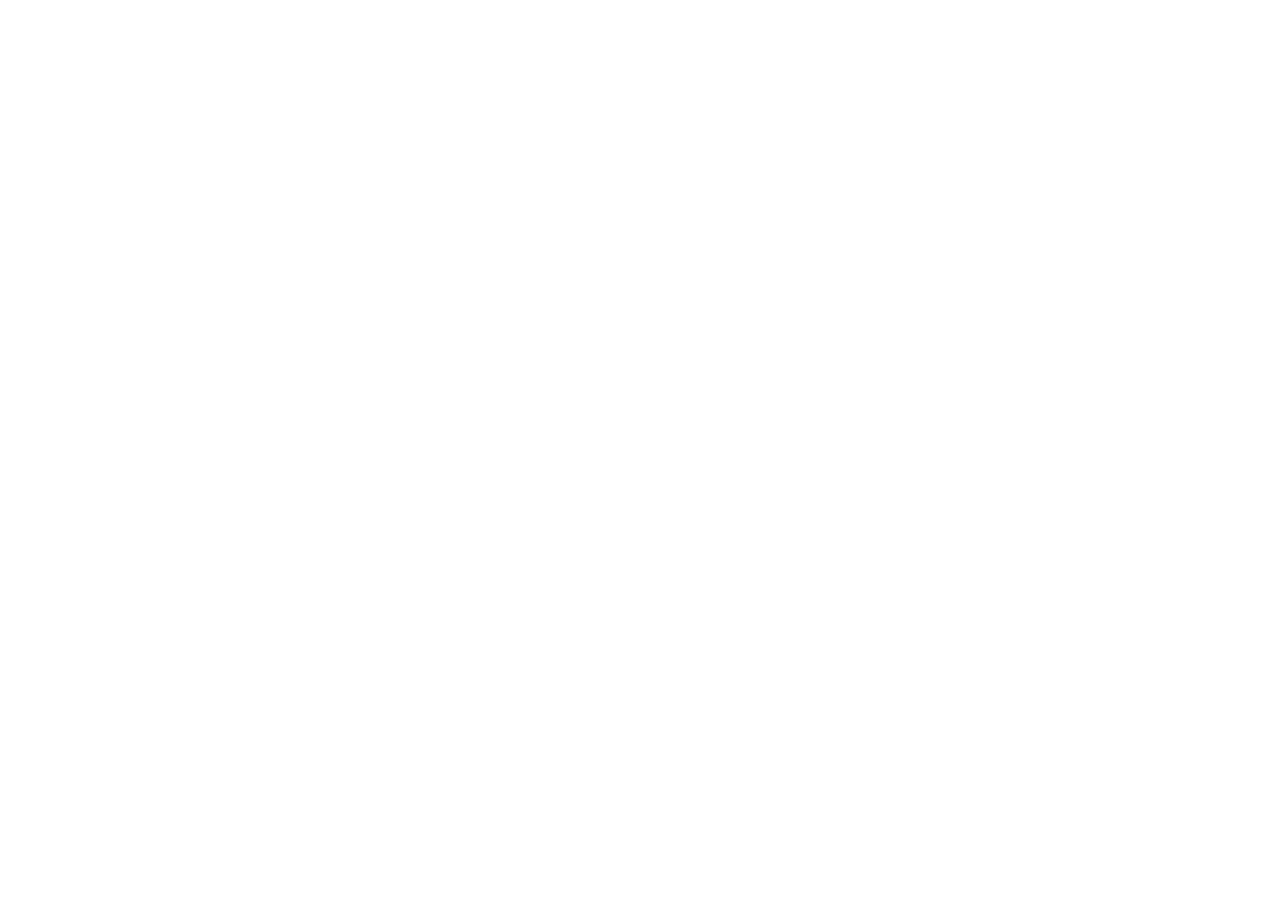
==== index.html @ 633581ed "set up html css" ====
<!DOCTYPE html>
<html lang="en">
  <head>
    <meta charset="UTF-8" />
    <meta http-equiv="X-UA-Compatible" content="IE=edge" />
    <meta name="viewport" content="width=device-width, initial-scale=1.0" />
    <link rel="stylesheet" href="styles.css" />
    <title>Document</title>
  </head>
  <body></body>
</html>
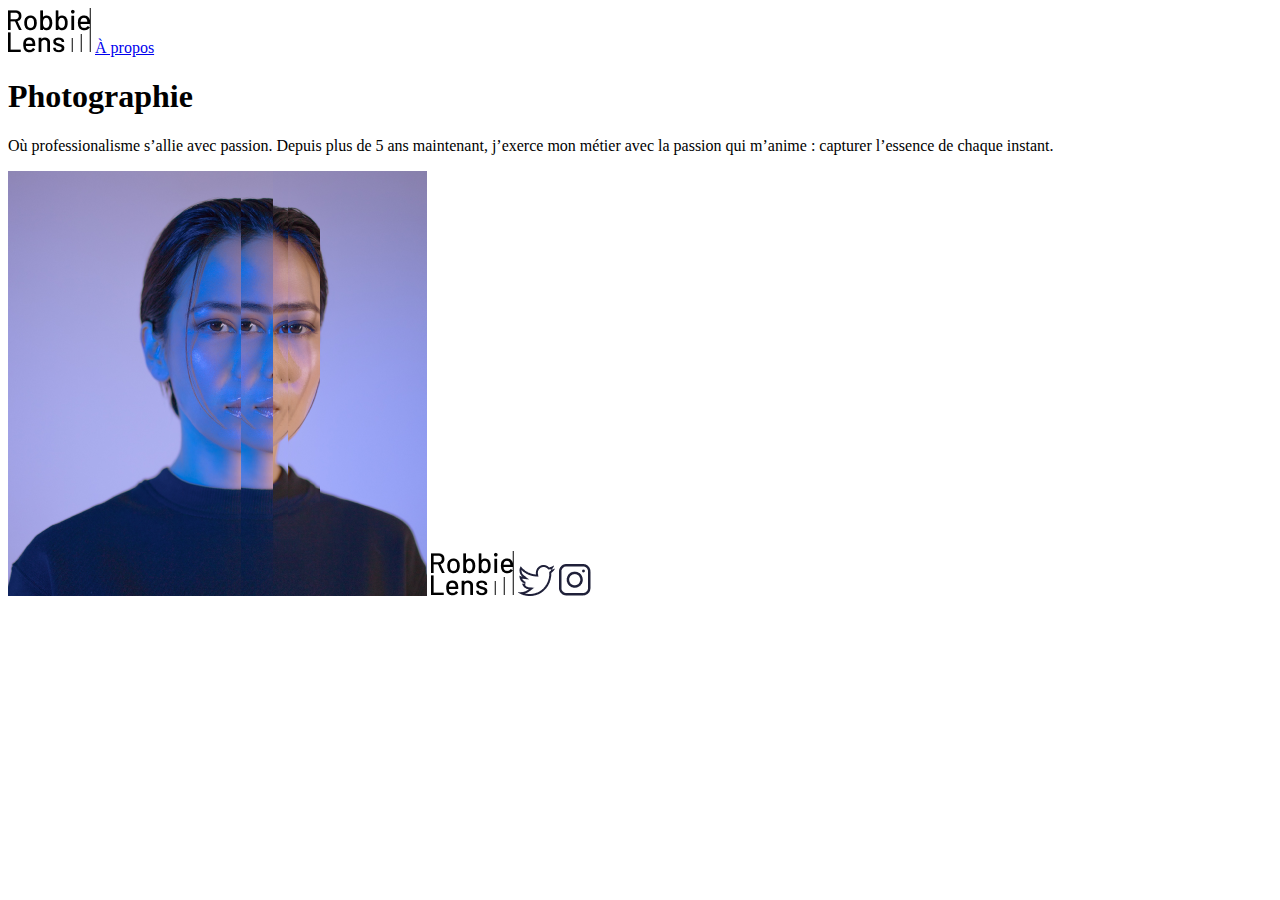
==== commit 7bfcc171: "setting up accueil et à propos" ====
--- a/index.html
+++ b/index.html
@@ -5,7 +5,27 @@
     <meta http-equiv="X-UA-Compatible" content="IE=edge" />
     <meta name="viewport" content="width=device-width, initial-scale=1.0" />
     <link rel="stylesheet" href="styles.css" />
-    <title>Document</title>
+    <title>Accueil - Robbie Lens Photographie</title>
   </head>
-  <body></body>
+  <body>
+    <img src="images/logo.png" alt="Logo Robbie Lens" />
+    <a href="a-propos.html">À propos</a>
+    <h1>Photographie</h1>
+    <p>
+      Où professionalisme s’allie avec passion. Depuis plus de 5 ans maintenant,
+      j’exerce mon métier avec la passion qui m’anime : capturer l’essence de
+      chaque instant.
+    </p>
+    <img
+      src="images/robbie-lens.png"
+      alt="Portrait avec effet de la photographe Robbie Lens"
+    />
+    <img src="images/logo.png" alt="Logo Robbie Lens" />
+    <a target="_blank" href="https://twitter.com/"
+      ><img src="images/twitter.png" alt="Twitter"
+    /></a>
+    <a target="_blank" href="https://www.instagram.com/"
+      ><img src="images/instagram.png" alt="Instagram"
+    /></a>
+  </body>
 </html>
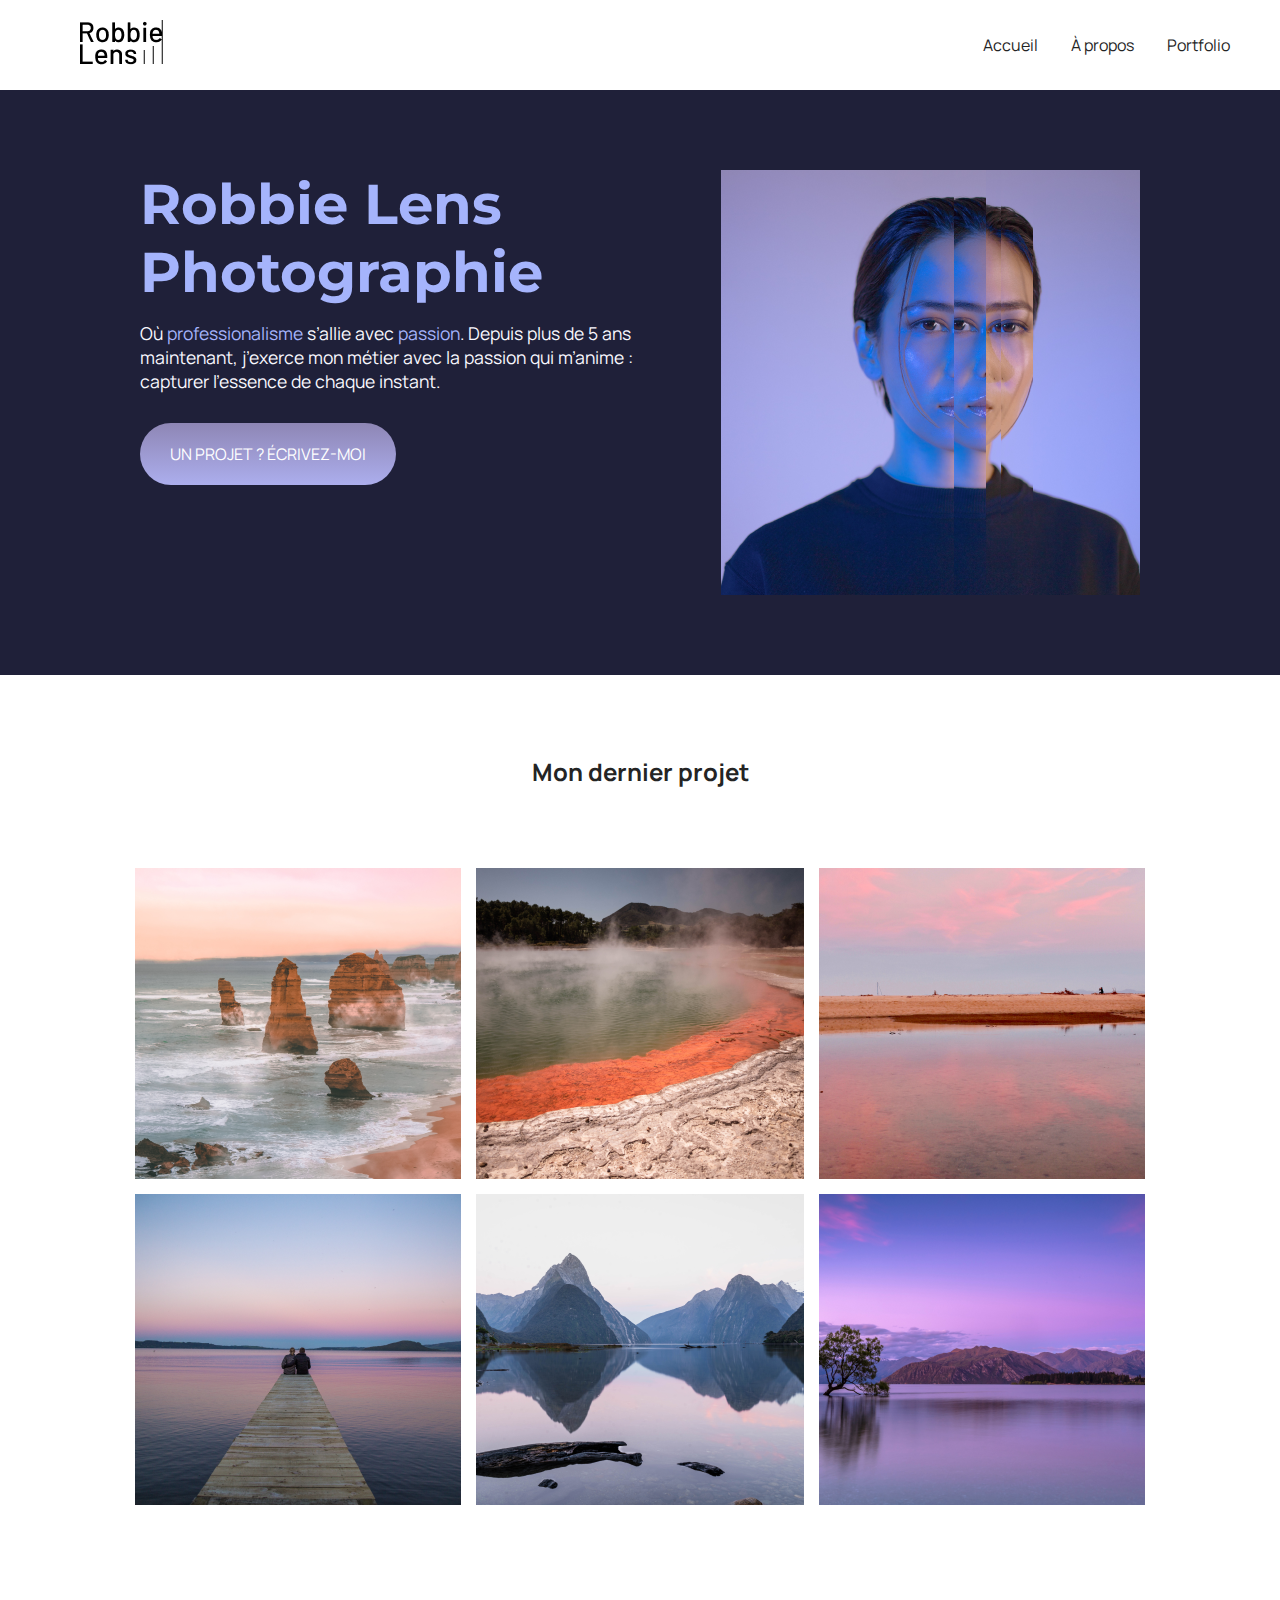
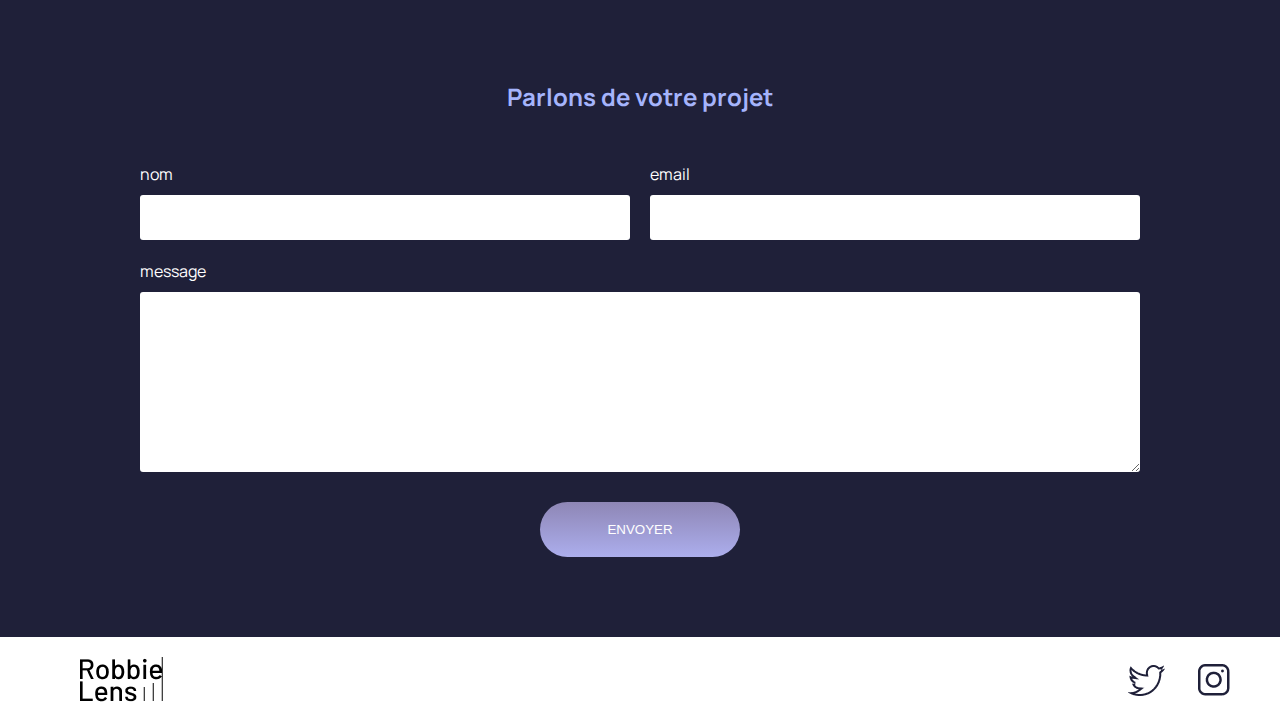
==== commit cac51d4b: "finish mock webpage" ====
--- a/index.html
+++ b/index.html
@@ -4,28 +4,107 @@
     <meta charset="UTF-8" />
     <meta http-equiv="X-UA-Compatible" content="IE=edge" />
     <meta name="viewport" content="width=device-width, initial-scale=1.0" />
-    <link rel="stylesheet" href="styles.css" />
+    <link rel="preconnect" href="https://fonts.googleapis.com" />
+    <link rel="preconnect" href="https://fonts.gstatic.com" crossorigin />
+    <link
+      href="https://fonts.googleapis.com/css2?family=Manrope&family=Montserrat&display=swap"
+      rel="stylesheet"
+    />
+    <link href="style/style.css" rel="stylesheet" />
+    <link href="style/index.css" rel="stylesheet" />
     <title>Accueil - Robbie Lens Photographie</title>
   </head>
   <body>
-    <img src="images/logo.png" alt="Logo Robbie Lens" />
-    <a href="a-propos.html">À propos</a>
-    <h1>Photographie</h1>
-    <p>
-      Où professionalisme s’allie avec passion. Depuis plus de 5 ans maintenant,
-      j’exerce mon métier avec la passion qui m’anime : capturer l’essence de
-      chaque instant.
-    </p>
-    <img
-      src="images/robbie-lens.png"
-      alt="Portrait avec effet de la photographe Robbie Lens"
-    />
-    <img src="images/logo.png" alt="Logo Robbie Lens" />
-    <a target="_blank" href="https://twitter.com/"
-      ><img src="images/twitter.png" alt="Twitter"
-    /></a>
-    <a target="_blank" href="https://www.instagram.com/"
-      ><img src="images/instagram.png" alt="Instagram"
-    /></a>
+    <header>
+      <nav>
+        <a href="index.html" class="lien-icone">
+          <img src="images/logo.png" alt="Logo Robbie Lens" />
+        </a>
+        <div>
+          <a href="index.html">Accueil</a>
+          <a href="a-propos.html">À propos</a>
+          <a href="portfolio.html">Portfolio</a>
+        </div>
+      </nav>
+    </header>
+    <main>
+      <section class="accueil-introduction">
+        <div>
+          <h1>Robbie Lens Photographie</h1>
+          <p>
+            Où <em>professionalisme</em> s’allie avec <em>passion</em>. Depuis
+            plus de 5 ans maintenant, j’exerce mon métier avec la passion qui
+            m’anime : capturer l’essence de chaque instant.
+          </p>
+          <a href="#contact" class="cta">UN PROJET ? ÉCRIVEZ-MOI</a>
+        </div>
+        <img
+          src="images/robbie-lens.png"
+          alt="Portrait avec effet de la photographe Robbie Lens"
+        />
+      </section>
+      <section class="accueil-photos">
+        <h2>Mon dernier projet</h2>
+        <div>
+          <img
+            src="images/accueil/element-1.png"
+            alt="Twelve apostles - Australie"
+          />
+          <img
+            src="images/accueil/element-2.png"
+            alt="Wai-O-Tapu - Nouvelle-Zélande"
+          />
+          <img
+            src="images/accueil/element-3.png"
+            alt="Parc National d’Abel Tasman - Nouvelle-Zélande"
+          />
+        </div>
+        <div>
+          <img
+            src="images/accueil/element-4.png"
+            alt="Lac Rotorua - Nouvelle-Zélande"
+          />
+          <img
+            src="images/accueil/element-5.png"
+            alt="Milford Sound - Nouvelle-Zélande"
+          />
+          <img
+            src="images/accueil/element-6.png"
+            alt="Lac Wanaka - Nouvelle-Zélande"
+          />
+        </div>
+      </section>
+      <section id="contact" class="section-contact">
+        <h2>Parlons de votre projet</h2>
+        <form method="get" action="">
+          <div class="form-nom-email">
+            <div class="form-column">
+              <label for="nom">nom</label>
+              <input type="text" name="nom" id="nom" />
+            </div>
+            <div class="form-column">
+              <label for="email">email</label>
+              <input type="e-mail" name="email" id="email" />
+            </div>
+          </div>
+          <label for="message">message</label>
+          <textarea name="message" id="message" rows="10"></textarea>
+          <input type="submit" value="ENVOYER" class="cta" />
+        </form>
+      </section>
+    </main>
+    <footer>
+      <a href="index.html" class="lien-icone">
+        <img src="images/logo.png" alt="Logo Robbie Lens" />
+      </a>
+      <div>
+        <a target="_blank" href="https://twitter.com/" class="lien-icone">
+          <img src="images/twitter.png" alt="Logo Twitter" />
+        </a>
+        <a target="_blank" href="https://www.instagram.com/" class="lien-icone">
+          <img src="images/instagram.png" alt="Logo Instagram" />
+        </a>
+      </div>
+    </footer>
   </body>
 </html>
--- a/style/style.css
+++ b/style/style.css
@@ -0,0 +1,112 @@
+* {
+  margin: 0;
+}
+
+body {
+  font-family: "Manrope", sans-serif;
+  font-size: 1em;
+  background-color: #1f2039;
+}
+
+a {
+  color: #242424;
+  text-decoration: none;
+}
+
+em {
+  color: #a5b4fc;
+  font-style: normal;
+}
+
+h1 {
+  font-size: 3.5em;
+  color: #a5b4fc;
+  font-family: "Montserrat", sans-serif;
+}
+
+h2 {
+  color: #f9f8ff;
+}
+
+p,
+li {
+  font-size: 1.1em;
+  color: #f9f8ff;
+}
+
+header,
+footer {
+  background-color: white;
+  padding: 20px 50px;
+}
+
+.cta {
+  display: inline-block;
+  background: linear-gradient(#8e86b5, #acaeed);
+  color: white;
+  border-radius: 50px;
+  padding: 20px 30px;
+}
+
+a:hover {
+  text-decoration: underline;
+}
+
+.cta:hover {
+  background: linear-gradient(#696484, #8788ba);
+  text-decoration: none;
+}
+
+.lien-icone {
+  margin-left: 30px;
+}
+
+.lien-icone:hover {
+  opacity: 0.5;
+}
+
+section {
+  padding: 80px;
+}
+
+footer,
+nav {
+  display: flex;
+  flex-direction: row;
+  align-items: center;
+  justify-content: space-between;
+}
+
+nav a {
+  margin-left: 30px;
+}
+
+@media screen and (max-width: 996px) {
+  header nav {
+    flex-direction: column;
+    align-items: center;
+    justify-content: center;
+  }
+
+  header nav img {
+    margin-bottom: 20px;
+  }
+
+  header,
+  footer {
+    padding: 20px 20px;
+  }
+
+  h1 {
+    font-size: 2em;
+  }
+
+  section {
+    padding: 50px 20px 50px 20px;
+  }
+
+  nav a {
+    margin-left: 10px;
+    margin-right: 10px;
+  }
+}
--- a/style/index.css
+++ b/style/index.css
@@ -0,0 +1,119 @@
+.accueil-photos {
+  background-color: white;
+  padding: 80px;
+}
+
+.accueil-photos h2 {
+  color: #242424;
+  text-align: center;
+  margin-bottom: 80px;
+}
+
+.accueil-photos div {
+  display: flex;
+  flex-direction: row;
+  gap: 15px;
+  justify-content: center;
+  margin-bottom: 15px;
+}
+
+.accueil-introduction {
+  display: flex;
+  flex-direction: row;
+  max-width: 1000px;
+  align-items: flex-start;
+  margin: auto;
+}
+
+.accueil-introduction h1 {
+  margin-bottom: 15px;
+}
+
+.accueil-introduction p {
+  margin-bottom: 30px;
+}
+
+.accueil-introduction div {
+  padding-right: 80px;
+}
+
+.section-contact h2 {
+  color: #a5b4fc;
+  text-align: center;
+  margin-bottom: 50px;
+}
+
+form {
+  display: flex;
+  flex-direction: column;
+  max-width: 1000px;
+  margin: auto;
+  color: white;
+}
+
+.form-nom-email {
+  display: flex;
+  flex-direction: row;
+  gap: 20px;
+}
+
+.form-column {
+  flex: 1;
+  display: flex;
+  flex-direction: column;
+  margin-bottom: 20px;
+}
+
+input,
+textarea {
+  padding: 15px;
+  border-radius: 3px;
+  border: none;
+}
+
+label {
+  margin-bottom: 10px;
+}
+
+input[type="submit"] {
+  width: 200px;
+  margin: auto;
+  margin-top: 30px;
+}
+
+@media screen and (max-width: 996px) {
+  .accueil-introduction {
+    flex-direction: column;
+    align-items: center;
+    justify-content: center;
+  }
+
+  .accueil-introduction div {
+    padding-right: 0;
+    text-align: center;
+    order: 2;
+  }
+
+  .accueil-introduction img {
+    order: 1;
+    margin-bottom: 20px;
+    width: 100%;
+  }
+
+  .accueil-photos {
+    padding: 20px;
+  }
+
+  .accueil-photos div {
+    flex-direction: column;
+  }
+
+  .section-contact {
+    padding: 50px 20px;
+  }
+
+  .form-nom-email {
+    flex-direction: column;
+    gap: 0;
+  }
+}
